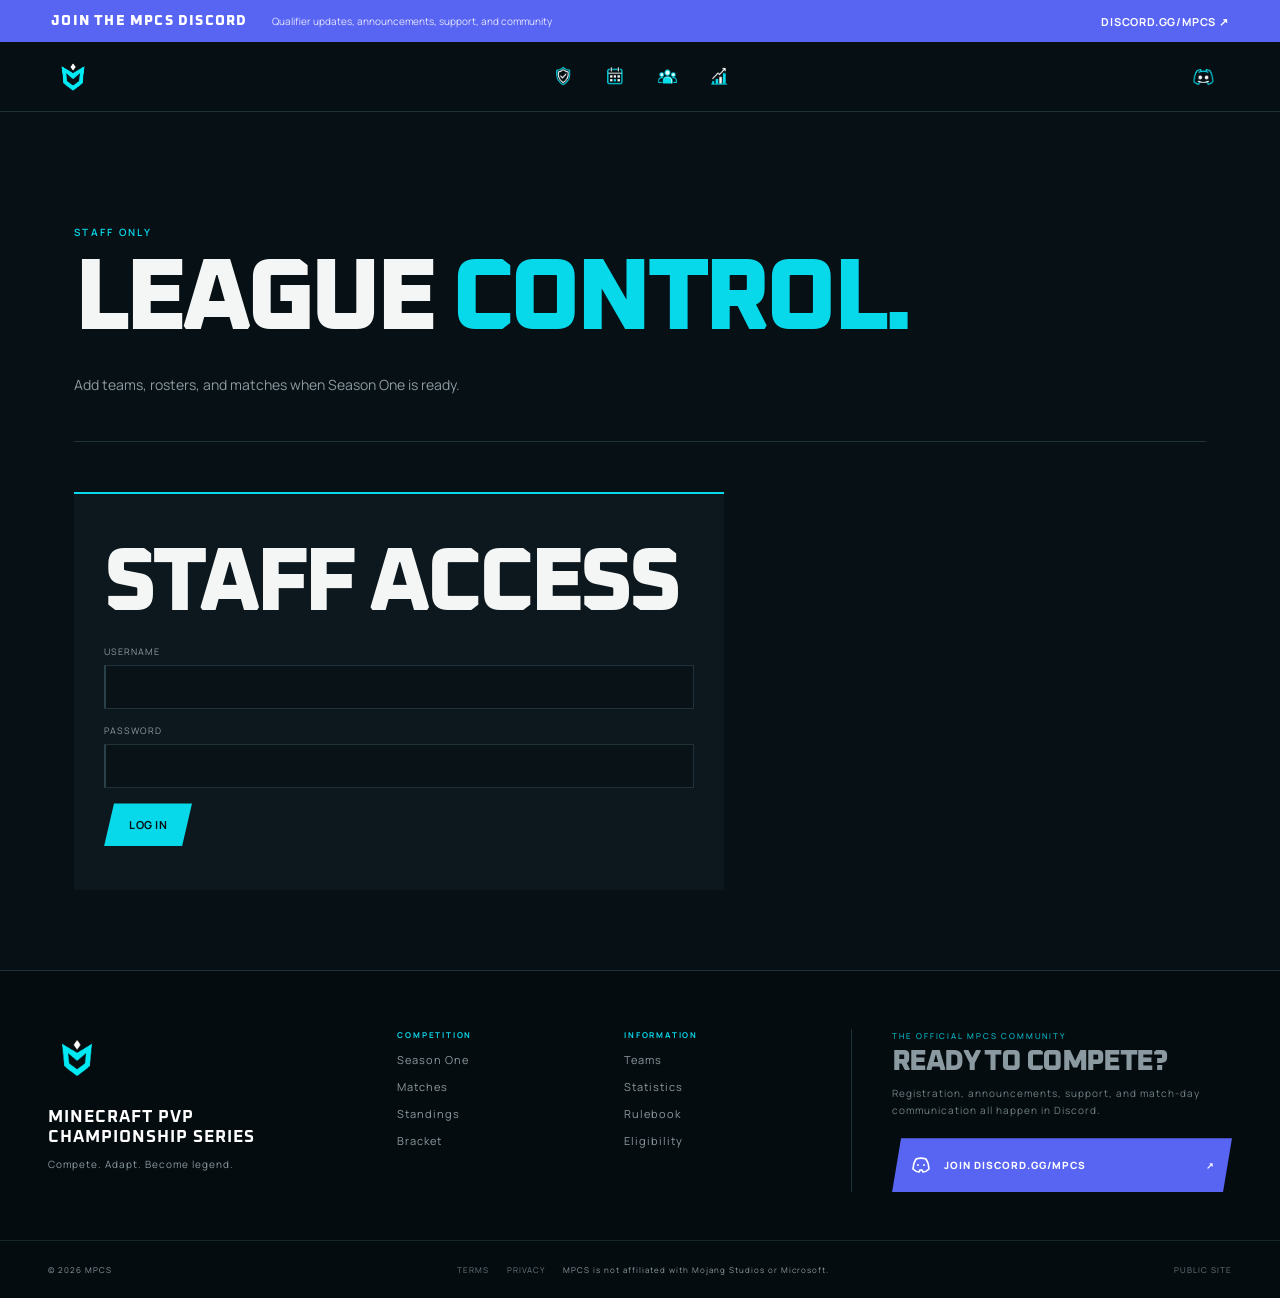
==== admin.html @ 05ac6947 "Build MPCS website and polish header navigation" ====
<!doctype html><html lang="en"><head><meta charset="UTF-8"><meta name="viewport" content="width=device-width,initial-scale=1"><title>Staff — MPCS</title><link href="https://fonts.googleapis.com/css2?family=Barlow+Condensed:wght@600;700;800;900&family=Inter:wght@400;500;600&display=swap" rel="stylesheet"><link rel="stylesheet" href="styles.css"></head><body data-page="admin"><header><a class="logo" href="index.html"><img src="images/IMG_4280.png"><b>MPCS</b></a><nav><a href="season.html">Season</a><a href="matches.html">Matches</a><a href="teams.html">Teams</a><a href="stats.html">Stats</a></nav><a class="join-link" href="index.html">Public site →</a><button class="menu">☰</button></header><main class="inner"><div class="page-head compact"><span class="section-label">STAFF ONLY</span><h1>LEAGUE <i>CONTROL.</i></h1><p>Add teams, rosters, and matches when Season One is ready.</p></div><section class="staff-card"><form id="staffLogin"><h2>STAFF ACCESS</h2><label>Username<input id="staffUser" autocomplete="username" required></label><label>Password<input id="staffCode" type="password" autocomplete="current-password" required></label><button class="primary">Log in</button><p id="loginMessage"></p></form><div id="staffEditor"></div></section></main><footer><a href="index.html">MPCS</a><span>STAFF PORTAL</span></footer><script src="app.js"></script><script src="nav-icons.js"></script></body></html>
---- styles.css ----
:root{--bg:#071015;--card:#0d181e;--line:#213139;--cyan:#08d9ea;--white:#f3f6f5;--muted:#8b9aa0;--head:'Barlow Condensed',sans-serif;--body:'Inter',sans-serif}*{box-sizing:border-box}html{scroll-behavior:smooth}body{margin:0;background:var(--bg);color:var(--white);font-family:var(--body);font-size:14px}header{height:70px;display:flex;align-items:center;padding:0 max(24px,4vw);position:sticky;top:0;background:rgba(7,16,21,.94);backdrop-filter:blur(12px);border-bottom:1px solid var(--line);z-index:10}.logo{display:flex;align-items:center;gap:8px;color:white;text-decoration:none}.logo img{width:36px;height:36px;object-fit:cover;mix-blend-mode:screen}.logo b{font:800 22px var(--head);letter-spacing:2px}nav{margin:auto;display:flex;gap:34px}nav a,.join-link{color:var(--muted);text-decoration:none;text-transform:uppercase;font:600 11px var(--body);letter-spacing:1px;transition:color .2s}nav a:hover,.join-link{color:var(--cyan)}.menu{display:none;background:0;border:0;color:white;font-size:22px;cursor:pointer;transition:color .2s}.menu:hover{color:var(--cyan)}.hero{height:min(720px,calc(100vh - 70px));min-height:580px;display:flex;align-items:center;position:relative;overflow:hidden;padding:6vw;background:linear-gradient(90deg,#071015 0%,#071015 42%,rgba(7,16,21,.35)),url('images/IMG_4282.png') center/cover}.hero:after{content:"";position:absolute;inset:auto 0 0;height:130px;background:linear-gradient(transparent,var(--bg))}.hero-copy{max-width:700px;position:relative;z-index:2}.kicker,.section-label{font:600 10px var(--body);letter-spacing:2.3px;color:var(--cyan)}h1,h2{font:900 90px/.86 var(--head);letter-spacing:-2px;margin:22px 0}h1 i,h2 i{font-style:normal;color:var(--cyan)}.hero-copy p{max-width:535px;color:#aab5b8;line-height:1.75;font-size:16px}.hero-links{display:flex;align-items:center;gap:28px;margin-top:30px}.hero-links>a:not(.primary){color:white;text-decoration:none;font-size:12px}.primary{display:inline-block;border:0;background:var(--cyan);color:#041115;padding:14px 20px;text-transform:uppercase;text-decoration:none;font:700 11px var(--body);letter-spacing:.5px;cursor:pointer;transition:background .2s,transform .2s}.primary:hover{background:#4fe9f5;transform:translateY(-1px)}.hero-logo{position:absolute;width:48%;right:1%;opacity:.27;mix-blend-mode:screen}.hero-score{position:absolute;right:5vw;bottom:50px;width:130px;border-top:2px solid var(--cyan);background:rgba(7,16,21,.85);padding:15px;z-index:2}.hero-score small,.hero-score span{display:block;font-size:9px;letter-spacing:1.5px;color:var(--muted)}.hero-score b{display:block;font:800 42px var(--head)}.quickbar{display:grid;grid-template-columns:repeat(4,1fr);max-width:1180px;margin:-20px auto 0;position:relative;z-index:3;background:var(--cyan);color:#041115}.quickbar div{padding:22px 28px;border-right:1px solid rgba(0,0,0,.18)}.quickbar b{font:800 29px var(--head);display:block}.quickbar span{text-transform:uppercase;font-size:9px;letter-spacing:1px}.wrap{max-width:1180px;margin:auto;padding:100px 24px}.about{display:grid;grid-template-columns:150px 1fr;gap:50px}.about h2,.section-title h2,.join h2{font-size:62px;margin:0}.about>div:nth-child(2){display:grid;grid-template-columns:1fr 1fr;gap:60px;align-items:end}.about p,.join-intro>p{color:var(--muted);line-height:1.8;margin:0}.format-strip{grid-column:2;display:grid;grid-template-columns:1fr 40px 1fr 40px 1fr;align-items:center;border-top:1px solid var(--line);margin-top:45px;padding-top:25px}.format-strip article{display:flex;align-items:center;gap:14px}.format-strip b{font:800 34px var(--head);color:var(--cyan)}.format-strip span{text-transform:uppercase;color:var(--muted);font-size:9px;letter-spacing:1px}.format-strip em{text-align:center;color:#50636b}.competition,.teams{border-top:1px solid var(--line)}.section-title{display:flex;align-items:end;justify-content:space-between;margin:15px 0 32px}.section-title h2{font-size:54px}.tabs{display:flex;gap:5px}.tabs button{background:transparent;border:1px solid var(--line);padding:9px 13px;color:var(--muted);text-transform:uppercase;font:600 9px var(--body);letter-spacing:1px;cursor:pointer;transition:color .2s,border-color .2s}.tabs button:hover{color:var(--white);border-color:#3a4f58}.tabs button.active{color:#071015;background:var(--cyan);border-color:var(--cyan)}.board{display:none;border:1px solid var(--line);background:var(--card)}.board.active{display:block}.board-head{height:48px;display:flex;align-items:center;justify-content:space-between;padding:0 18px;border-bottom:1px solid var(--line);text-transform:uppercase;font-size:9px;letter-spacing:1.5px;color:var(--muted)}.match{display:grid;grid-template-columns:120px 1fr 70px 1fr 90px;align-items:center;min-height:72px;padding:0 18px;border-bottom:1px solid var(--line)}.match:last-child{border:0}.match time{font:700 12px var(--head);color:var(--muted)}.match time small{display:block;font:400 9px var(--body);margin-top:3px}.match .team{font:700 17px var(--head)}.match .team.right{text-align:right}.match .score{text-align:center;font:800 23px var(--head)}.match .status{text-align:right;color:var(--cyan);font-size:9px;letter-spacing:1px}.groups{display:grid;grid-template-columns:1fr 1fr}.group:first-child{border-right:1px solid var(--line)}.group h3{font:700 19px var(--head);padding:15px 18px;margin:0;border-bottom:1px solid var(--line)}.standing{display:grid;grid-template-columns:30px 1fr 35px 35px 55px;padding:10px 18px;border-bottom:1px solid #19272e;font-size:11px}.standing:nth-child(-n+5){border-left:2px solid var(--cyan)}.standing span:not(:nth-child(2)){text-align:center;color:var(--muted)}.bracket{display:grid;grid-template-columns:repeat(3,1fr);gap:35px;padding:28px;align-items:center}.round>span{display:block;color:var(--cyan);font-size:9px;letter-spacing:1px;margin-bottom:10px}.series{border-left:2px solid #334850;background:#101e24;margin:10px 0;padding:9px 12px}.series div{display:flex;justify-content:space-between;padding:4px;font:600 11px var(--head)}.leaders{padding:0 18px}.leader{display:grid;grid-template-columns:40px 1fr 1fr 100px 100px;align-items:center;min-height:58px;border-bottom:1px solid var(--line)}.leader:last-child{border:0}.leader>span:first-child{color:var(--cyan)}.leader small{color:var(--muted)}.team-list{display:grid;grid-template-columns:repeat(4,1fr);gap:1px;background:var(--line);border:1px solid var(--line)}.team{background:var(--card);padding:24px;min-height:215px;transition:background .25s}.team:hover{background:#101d24}.badge{width:48px;height:48px;border:1px solid var(--team);display:grid;place-items:center;color:var(--team);font:800 16px var(--head);transform:rotate(-3deg)}.team h3{font:800 22px var(--head);margin:18px 0 2px}.team>small{color:var(--cyan);font-size:9px;text-transform:uppercase;letter-spacing:1px}.roster{display:flex;flex-wrap:wrap;gap:5px;margin-top:16px}.roster button{border:0;background:#14232a;color:#9eacb1;padding:6px 7px;font-size:9px;cursor:pointer;transition:color .2s,background .2s}.roster button:hover{color:var(--cyan);background:#1a2d35}.roster button:disabled{opacity:.4;cursor:default;color:#9eacb1;background:#14232a}.player-drawer{position:fixed;right:25px;bottom:25px;width:340px;background:var(--cyan);color:#041115;padding:25px;z-index:20;transform:translateY(130%);transition:.3s}.player-drawer.open{transform:none}.player-drawer>button{position:absolute;right:12px;top:10px;border:0;background:none;font-size:23px;cursor:pointer}.player-drawer>span{font-size:9px;letter-spacing:1px}.player-drawer h3{font:900 44px var(--head);margin:8px 0 18px}.player-drawer>div{display:grid;grid-template-columns:repeat(3,1fr);border-top:1px solid rgba(0,0,0,.2)}.player-drawer p{font-size:9px;text-transform:uppercase}.player-drawer b{font:800 22px var(--head);display:block}.join{border-top:1px solid var(--line);display:grid;grid-template-columns:1fr 1fr;gap:90px}.join-intro ul{list-style:none;padding:0;margin:30px 0}.join-intro li{padding:11px 0;border-bottom:1px solid var(--line);color:#a4b0b4;font-size:11px}.join form{background:var(--card);border-top:2px solid var(--cyan);padding:28px}.join form h3{font:800 23px var(--head);margin-top:0}label{display:block;color:var(--muted);text-transform:uppercase;font-size:9px;letter-spacing:1px;margin:15px 0}label small{float:right}input,textarea{display:block;width:100%;margin-top:7px;padding:12px;background:#091217;border:1px solid var(--line);color:white;font-family:var(--body);outline:none;transition:border-color .2s}input:focus,textarea:focus{border-color:var(--cyan)}textarea{height:105px;resize:vertical}.split{display:grid;grid-template-columns:1fr 1fr;gap:12px}#formMessage{color:var(--cyan);font-size:11px}.staff{padding-top:0}.staff details{border-top:1px solid var(--line);padding:18px 0;color:var(--muted)}.staff summary{cursor:pointer;text-transform:uppercase;font-size:9px;letter-spacing:1px}.staff-inner{max-width:600px;background:var(--card);padding:20px;margin-top:15px}.staff-inner form{display:flex}.staff-inner input{margin:0}.staff-inner button{border:0;background:var(--cyan);padding:0 18px}.edit-row{display:grid;grid-template-columns:1fr 55px 55px;gap:7px;align-items:center;border-top:1px solid var(--line);padding:9px 0}.edit-row input{margin:0}footer{border-top:1px solid var(--line);min-height:120px;padding:28px 5vw;display:flex;align-items:center;justify-content:space-between;color:var(--muted);font-size:9px;letter-spacing:1px}
@media(max-width:800px){header nav{position:absolute;display:none;top:70px;left:0;right:0;background:var(--bg);padding:25px;flex-direction:column}header nav.open{display:flex}.menu{display:block;margin-left:15px}.join-link{margin-left:auto}.hero{padding:40px 24px;background:var(--bg)}.hero h1{font-size:65px}.hero-logo{width:62%;right:-14%;opacity:.15}.quickbar{margin:0;grid-template-columns:1fr 1fr}.about{grid-template-columns:1fr;gap:25px}.about>div:nth-child(2){grid-template-columns:1fr;gap:20px}.format-strip{grid-column:1}.team-list{grid-template-columns:1fr 1fr}.join{grid-template-columns:1fr;gap:35px}.groups{grid-template-columns:1fr}.group:first-child{border-right:0;border-bottom:1px solid var(--line)}}
@media(max-width:520px){h1{font-size:53px!important}.hero-copy p{font-size:13px}.hero-links{align-items:flex-start;flex-direction:column}.hero-score{right:20px}.hero-logo{display:none}.quickbar div{padding:16px}.wrap{padding:70px 16px}.about h2,.section-title h2,.join h2{font-size:42px}.format-strip{grid-template-columns:1fr;gap:8px}.format-strip em{display:none}.format-strip article{border-bottom:1px solid var(--line);padding:8px}.section-title{align-items:flex-start;flex-direction:column;gap:20px}.tabs{width:100%;overflow:auto}.match{grid-template-columns:55px 1fr 36px 1fr;padding:0 8px}.match .status{display:none}.match .team{font-size:12px}.bracket{min-width:620px}.board{overflow:auto}.leader{grid-template-columns:30px 1fr 65px}.leader small,.leader span:last-child{display:none}.team-list{grid-template-columns:1fr}.split{grid-template-columns:1fr}.player-drawer{left:10px;right:10px;bottom:10px;width:auto}footer{align-items:flex-start;flex-direction:column;gap:18px}}
@media(prefers-reduced-motion:reduce){html{scroll-behavior:auto}*{transition:none!important}}
/* Multipage experience */
header nav a.active{color:#fff}.home-hero{min-height:650px;display:grid;grid-template-columns:1.05fr .95fr;align-items:center;padding:70px max(28px,7vw);background:radial-gradient(circle at 76% 45%,#10343d,transparent 32%),linear-gradient(120deg,#071015,#050b0e);position:relative;overflow:hidden}.home-copy{z-index:2}.home-copy h1{font-size:clamp(64px,7vw,105px)}.home-copy p{font-size:16px;color:#a7b3b7;max-width:560px;line-height:1.7}.home-visual{position:relative}.home-visual>img{width:115%;margin-left:-10%;filter:drop-shadow(0 0 30px #08d9ea30)}.prize{position:absolute;right:0;bottom:4%;border-left:2px solid var(--cyan);padding:12px 18px;background:#091419}.prize small{display:block;color:var(--muted);font-size:8px;letter-spacing:2px}.prize b{font:800 34px var(--head)}.home-facts{display:grid;grid-template-columns:repeat(4,1fr);background:var(--cyan);padding:0 5vw}.home-facts a{color:#041115;text-decoration:none;padding:22px 25px;border-right:1px solid #0003}.home-facts b{font:800 31px var(--head);display:block}.home-facts span{font-size:8px;text-transform:uppercase;letter-spacing:1px}.home-intro{max-width:1180px;margin:auto;padding:110px 24px;display:grid;grid-template-columns:1fr 1fr;gap:100px;align-items:end}.home-intro h2{font-size:65px}.home-intro p{color:var(--muted);line-height:1.8}.home-intro a{color:var(--cyan);text-decoration:none}.home-next{max-width:1132px;margin:0 auto 100px;border:1px solid var(--line);border-left:3px solid var(--cyan);padding:25px 30px;display:grid;grid-template-columns:120px 1fr auto;align-items:center}.home-next span{color:var(--cyan);font-size:9px}.home-next b{font:700 20px var(--head)}.home-next a{color:#fff;text-decoration:none}.inner{max-width:1180px;margin:auto;min-height:calc(100vh - 190px);padding:80px 24px}.page-head{min-height:360px;display:flex;flex-direction:column;justify-content:center;border-bottom:1px solid var(--line);margin-bottom:50px}.page-head.compact{min-height:250px}.page-head h1{font-size:clamp(64px,8vw,105px);margin:17px 0}.page-head p{color:var(--muted);max-width:500px}.season-numbers,.stat-summary{display:grid;grid-template-columns:repeat(4,1fr);background:var(--cyan);color:#041115;margin-bottom:70px}.season-numbers div,.stat-summary div{padding:22px;border-right:1px solid #0003}.season-numbers b,.stat-summary b{display:block;font:800 36px var(--head)}.season-numbers span,.stat-summary span{font-size:8px;text-transform:uppercase}.stages{display:grid;grid-template-columns:1fr 1fr;border:1px solid var(--line)}.stages article{padding:38px;min-height:280px;border-right:1px solid var(--line);border-bottom:1px solid var(--line);background:var(--card)}.stages span{float:right;font:800 40px var(--head);color:#273941}.stages small{color:var(--cyan)}.stages h2{font-size:37px;margin:45px 0 12px}.stages p{color:var(--muted);line-height:1.7}.page-links,.subnav{display:flex;gap:28px}.page-links{justify-content:flex-end;margin-top:30px}.page-links a,.subnav a{color:var(--muted);text-decoration:none}.subnav{border-bottom:1px solid var(--line);margin-bottom:22px}.subnav a{padding:12px 0;text-transform:uppercase;font-size:9px}.subnav a.active{color:var(--cyan);border-bottom:2px solid var(--cyan)}.data-panel{border:1px solid var(--line);background:var(--card)}.panel-top{height:48px;display:flex;align-items:center;justify-content:space-between;padding:0 18px;border-bottom:1px solid var(--line);font-size:9px;color:var(--muted)}.match-team{font:700 17px var(--head)}.match-team.right{text-align:right}.groups{border:1px solid var(--line);background:var(--card)}.standing.heading{font-size:8px;color:var(--muted)}.standing.advance{border-left:2px solid var(--cyan)}.bracket.data-panel{padding:35px}.stat-summary{grid-template-columns:repeat(3,1fr)}.filters{display:flex;gap:6px;margin-bottom:20px}.filters button{background:transparent;border:1px solid var(--line);color:var(--muted);padding:10px 15px;text-transform:uppercase;font-size:9px}.filters button.active{background:var(--cyan);color:#041115}.team-card{background:var(--card);padding:24px;min-height:220px}.team-card h2{font-size:24px;margin:18px 0 2px}.team-card>small{color:var(--cyan);font-size:8px}.join-page{display:grid;grid-template-columns:1fr 1fr;gap:90px;padding-top:110px}.join-page h1{font-size:85px}.join-page section>p{color:var(--muted);line-height:1.8}.join-page ul{list-style:none;padding:0}.join-page li{border-bottom:1px solid var(--line);padding:12px}.join-page form,.staff-card{background:var(--card);border-top:2px solid var(--cyan);padding:30px}.staff-card{max-width:650px}.edit-row{grid-template-columns:1fr 70px 70px}
@media(max-width:800px){.home-hero{grid-template-columns:1fr}.home-visual{position:absolute;right:-20%;width:75%;opacity:.3}.home-facts{grid-template-columns:1fr 1fr}.home-intro{grid-template-columns:1fr;gap:20px}.home-next{margin:0 20px 70px;grid-template-columns:1fr;gap:12px}.join-page{grid-template-columns:1fr}.season-numbers{grid-template-columns:1fr 1fr}}
@media(max-width:520px){.home-copy h1,.page-head h1{font-size:55px!important}.home-intro h2{font-size:45px}.inner{padding:50px 16px}.page-head{min-height:260px}.stages{grid-template-columns:1fr}.season-numbers,.stat-summary{grid-template-columns:1fr 1fr}.match-team{font-size:12px}.join-page h1{font-size:58px!important}}
.admin-link{margin-left:15px;padding:7px 10px;border:1px solid var(--line);color:#718087!important;text-decoration:none;text-transform:uppercase;font-size:8px}.empty-state{grid-column:1/-1;text-align:center;padding:75px 25px;background:var(--card)}.empty-state>span{font-size:30px;color:var(--cyan)}.empty-state h2{font-size:30px;margin:12px}.empty-state p{color:var(--muted)}.admin-toolbar{display:flex;justify-content:space-between;align-items:center;border-bottom:1px solid var(--line)}.admin-toolbar button,.records button{background:transparent;border:1px solid var(--line);color:var(--muted);padding:8px}.admin-grid{display:grid;grid-template-columns:1fr 1fr;gap:25px;margin-top:25px}.admin-grid form{border:1px solid var(--line);padding:20px}.admin-grid h3,.records h3{font:800 20px var(--head)}select{display:block;width:100%;margin-top:7px;padding:12px;background:#091217;border:1px solid var(--line);color:white}.records{margin-top:30px}.records>div{display:flex;justify-content:space-between;border-top:1px solid var(--line);padding:10px}.records small{color:var(--muted)}#loginMessage{color:#ff7182}@media(max-width:650px){.admin-grid{grid-template-columns:1fr}}
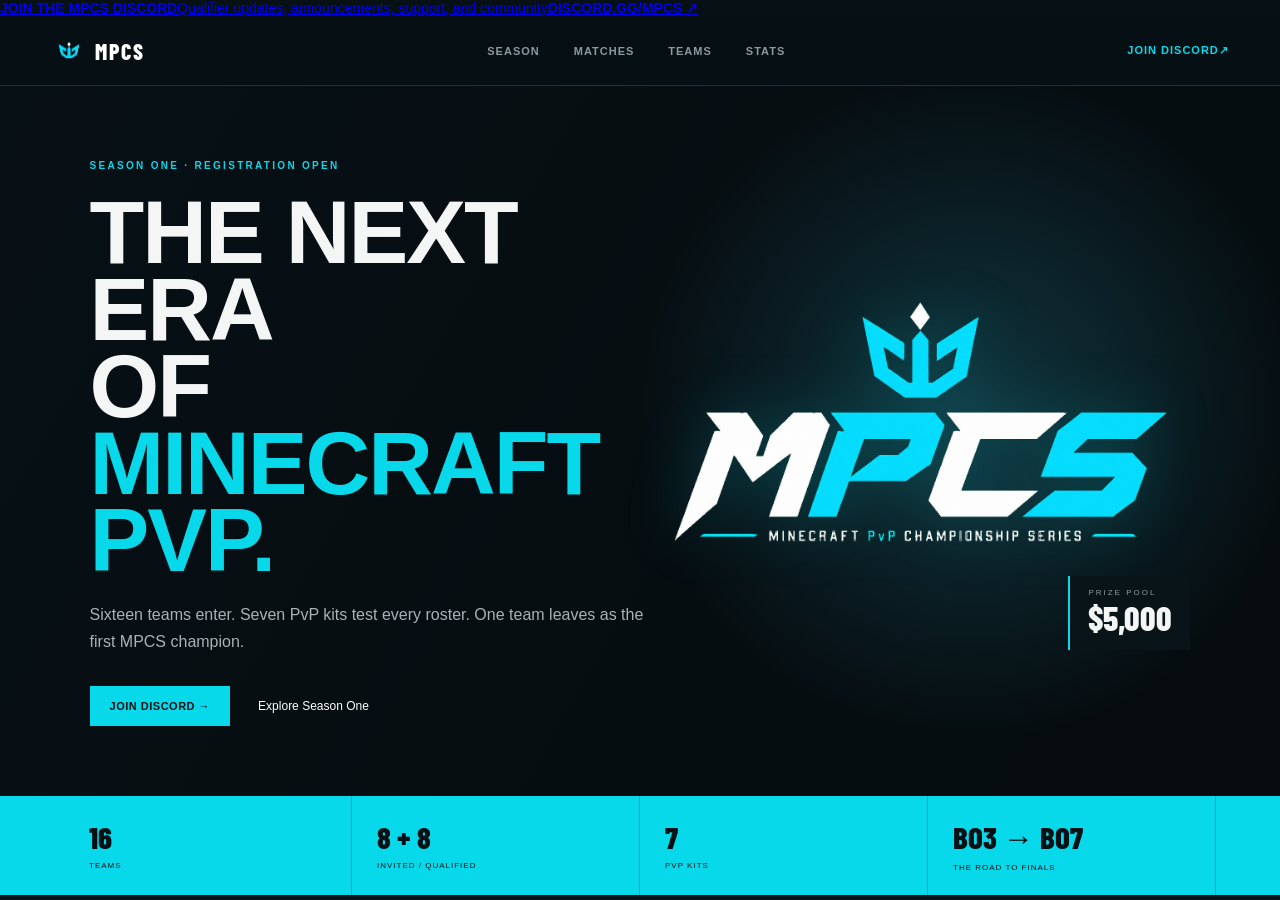
==== commit 8d51e933: "Remove insecure website admin login" ====
--- a/admin.html
+++ b/admin.html
@@ -1 +1,12 @@
-<!doctype html><html lang="en"><head><meta charset="UTF-8"><meta name="viewport" content="width=device-width,initial-scale=1"><title>Staff — MPCS</title><link href="https://fonts.googleapis.com/css2?family=Barlow+Condensed:wght@600;700;800;900&family=Inter:wght@400;500;600&display=swap" rel="stylesheet"><link rel="stylesheet" href="styles.css"></head><body data-page="admin"><header><a class="logo" href="index.html"><img src="images/IMG_4280.png"><b>MPCS</b></a><nav><a href="season.html">Season</a><a href="matches.html">Matches</a><a href="teams.html">Teams</a><a href="stats.html">Stats</a></nav><a class="join-link" href="index.html">Public site →</a><button class="menu">☰</button></header><main class="inner"><div class="page-head compact"><span class="section-label">STAFF ONLY</span><h1>LEAGUE <i>CONTROL.</i></h1><p>Add teams, rosters, and matches when Season One is ready.</p></div><section class="staff-card"><form id="staffLogin"><h2>STAFF ACCESS</h2><label>Username<input id="staffUser" autocomplete="username" required></label><label>Password<input id="staffCode" type="password" autocomplete="current-password" required></label><button class="primary">Log in</button><p id="loginMessage"></p></form><div id="staffEditor"></div></section></main><footer><a href="index.html">MPCS</a><span>STAFF PORTAL</span></footer><script src="app.js"></script><script src="nav-icons.js"></script></body></html>
+<!doctype html>
+<html lang="en">
+<head>
+  <meta charset="UTF-8">
+  <meta name="robots" content="noindex">
+  <meta http-equiv="refresh" content="0;url=index.html">
+  <title>MPCS</title>
+</head>
+<body>
+  <p>The website admin panel has been removed. <a href="index.html">Return to MPCS</a>.</p>
+</body>
+</html>
